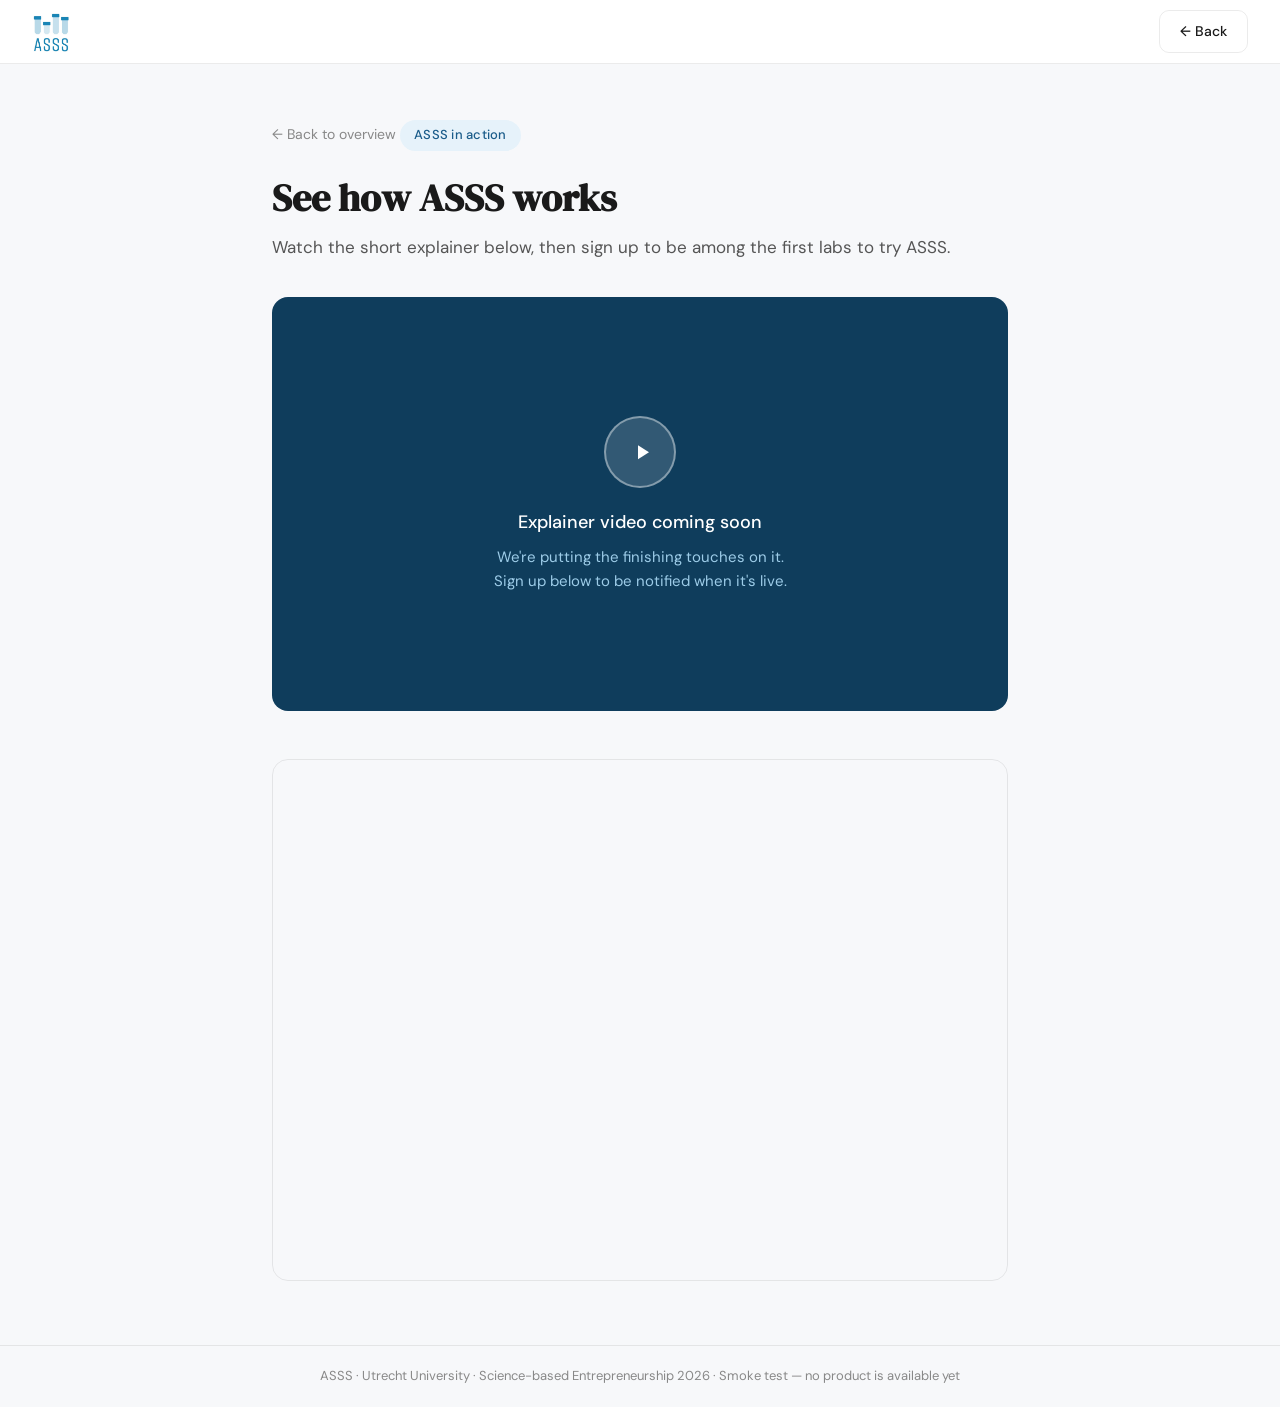
==== video.html @ 3260ebd0 "Initial commit: ASSS smoke test landing page" ====
<!DOCTYPE html>
<html lang="en">
<head>
  <meta charset="UTF-8">
  <meta name="viewport" content="width=device-width, initial-scale=1.0">
  <title>ASSS — See how it works</title>
  <meta name="description" content="Watch how ASSS automates lab sample storage and sign up for early access.">
  <link rel="stylesheet" href="style.css">
  <style>
    /* ── Video page specific ── */

    .video-page-main {
      max-width: 800px;
      margin: 0 auto;
      padding: 3.5rem 2rem 4rem;
    }

    .video-eyebrow {
      display: inline-block;
      background: var(--blue-light);
      color: var(--blue-dark);
      font-size: 13px;
      font-weight: 500;
      padding: 5px 14px;
      border-radius: 100px;
      margin-bottom: 1.25rem;
      letter-spacing: 0.02em;
    }

    .video-page-main h1 {
      font-family: 'DM Serif Display', serif;
      font-size: 38px;
      line-height: 1.15;
      margin-bottom: 0.75rem;
    }

    .video-page-main .lead {
      font-size: 17px;
      color: var(--text-secondary);
      margin-bottom: 2.25rem;
      line-height: 1.65;
    }

    /* ── Video placeholder ── */

    .video-wrapper {
      width: 100%;
      aspect-ratio: 16 / 9;
      background: var(--blue-darkest);
      border-radius: 16px;
      overflow: hidden;
      margin-bottom: 3rem;
      display: flex;
      flex-direction: column;
      align-items: center;
      justify-content: center;
      gap: 1rem;
      color: #fff;
      position: relative;
    }

    .video-wrapper video {
      width: 100%;
      height: 100%;
      object-fit: cover;
      display: block;
    }

    .video-placeholder-content {
      text-align: center;
      padding: 2rem;
    }

    .video-play-icon {
      width: 72px;
      height: 72px;
      background: rgba(255,255,255,0.15);
      border: 2px solid rgba(255,255,255,0.4);
      border-radius: 50%;
      display: flex;
      align-items: center;
      justify-content: center;
      margin: 0 auto 1.25rem;
    }

    .video-play-icon svg {
      margin-left: 4px;
    }

    .video-placeholder-content p {
      font-size: 15px;
      color: var(--blue-mid);
      margin-top: 0.5rem;
    }

    .video-placeholder-content strong {
      display: block;
      font-size: 18px;
      font-weight: 500;
      color: #fff;
    }

    /* ── Sign-up section ── */

    .signup-section {
      background: var(--surface);
      border: 1px solid var(--border);
      border-radius: 16px;
      padding: 2.5rem 2rem;
    }

    .signup-section h2 {
      font-family: 'DM Serif Display', serif;
      font-size: 26px;
      margin-bottom: 0.5rem;
    }

    .signup-section p {
      font-size: 15px;
      color: var(--text-secondary);
      margin-bottom: 1.5rem;
      line-height: 1.6;
    }

    .google-form-wrapper {
      width: 100%;
      border-radius: 16px;
      overflow: hidden;
      border: 1px solid var(--border);
    }

    .google-form-wrapper iframe {
      width: 100%;
      border: none;
      display: block;
    }

    .back-link {
      display: inline-flex;
      align-items: center;
      gap: 6px;
      font-size: 14px;
      color: var(--text-muted);
      margin-bottom: 2rem;
      transition: color 0.15s;
    }

    .back-link:hover { color: var(--blue-primary); }

    @media (max-width: 600px) {
      .video-page-main { padding: 2rem 1.25rem 3rem; }
      .video-page-main h1 { font-size: 28px; }
    }
  </style>
</head>
<body>

<!-- ── Navbar ── -->
<nav class="navbar">
  <a class="navbar-logo" href="index.html">
    <img src="assets/logo.png" alt="ASSS logo" height="40">
  </a>
  <a href="index.html" class="btn-secondary" style="font-size:14px; padding:9px 20px;">← Back</a>
</nav>

<!-- ── Main content ── -->
<main class="video-page-main">

  <a href="index.html" class="back-link">← Back to overview</a>

  <span class="video-eyebrow">ASSS in action</span>
  <h1>See how ASSS works</h1>
  <p class="lead">Watch the short explainer below, then sign up to be among the first labs to try ASSS.</p>

  <!-- Video — replace the placeholder once your video is ready -->
  <div class="video-wrapper" id="video-wrapper">
    <!-- To add your video: replace this block with:
         <video controls poster="assets/video-poster.jpg">
           <source src="assets/asss-explainer.mp4" type="video/mp4">
         </video>
         Or embed a YouTube/Vimeo iframe here.
    -->
    <div class="video-placeholder-content">
      <div class="video-play-icon">
        <svg width="24" height="24" viewBox="0 0 24 24" fill="white" xmlns="http://www.w3.org/2000/svg">
          <path d="M8 5.14v14l11-7-11-7z"/>
        </svg>
      </div>
      <strong>Explainer video coming soon</strong>
      <p>We're putting the finishing touches on it.<br>Sign up below to be notified when it's live.</p>
    </div>
  </div>

  <!-- Sign-up via Google Form -->
  <div class="google-form-wrapper">
    <iframe
      src="https://docs.google.com/forms/d/e/1FAIpQLSdL0RGFy1vEIKJ3fEwDS8Gqxm_7rhKCvtdSCdXyS8RfVYuL7Q/viewform?embedded=true"
      height="520"
      loading="lazy"
      title="ASSS interest list sign-up"
    >Loading form…</iframe>
  </div>

</main>

<!-- ── Footer bar ── -->
<footer class="footer-bar">
  ASSS · Utrecht University · Science-based Entrepreneurship 2026 · Smoke test — no product is available yet
</footer>

<script src="script.js"></script>
</body>
</html>
---- style.css ----
@import url('https://fonts.googleapis.com/css2?family=DM+Serif+Display:ital@0;1&family=DM+Sans:opsz,wght@9..40,300;9..40,400;9..40,500&display=swap');

:root {
  --blue-primary: #2B7DB8;
  --blue-dark: #1A5C8A;
  --blue-darkest: #0F3D5C;
  --blue-light: #E6F2FA;
  --blue-mid: #9DCCE8;
  --text-primary: #1a1a1a;
  --text-secondary: #555;
  --text-muted: #888;
  --bg: #f7f8fa;
  --surface: #fff;
  --border: rgba(0,0,0,0.08);
}

*, *::before, *::after { box-sizing: border-box; margin: 0; padding: 0; }

html { scroll-behavior: smooth; }

body {
  font-family: 'DM Sans', sans-serif;
  background: var(--bg);
  color: var(--text-primary);
  line-height: 1.6;
  font-size: 16px;
}

h1, h2, .quote-text { font-family: 'DM Serif Display', serif; }

a { color: inherit; text-decoration: none; }

img { display: block; max-width: 100%; }

/* ── Buttons ── */

.btn-primary {
  background: var(--blue-primary);
  color: #fff;
  padding: 12px 28px;
  border-radius: 10px;
  font-size: 15px;
  font-weight: 500;
  border: none;
  cursor: pointer;
  transition: background 0.15s, transform 0.1s;
  display: inline-flex;
  align-items: center;
  gap: 6px;
}
.btn-primary:hover  { background: var(--blue-dark); }
.btn-primary:active { transform: scale(0.98); }

.btn-secondary {
  background: transparent;
  color: var(--text-primary);
  padding: 12px 28px;
  border-radius: 10px;
  font-size: 15px;
  font-weight: 500;
  border: 1px solid var(--border);
  cursor: pointer;
  transition: background 0.15s;
  display: inline-flex;
  align-items: center;
}
.btn-secondary:hover { background: var(--blue-light); }

/* ── Navbar ── */

.navbar {
  position: sticky;
  top: 0;
  z-index: 100;
  background: var(--surface);
  border-bottom: 1px solid var(--border);
  padding: 0 2rem;
  height: 64px;
  display: flex;
  align-items: center;
  justify-content: space-between;
}

.navbar-logo img { height: 40px; width: auto; }

/* ── Hero ── */

.hero {
  background: var(--surface);
  padding: 5rem 2rem 4rem;
  text-align: center;
  max-width: 820px;
  margin: 0 auto;
}

.hero-eyebrow {
  display: inline-block;
  background: var(--blue-light);
  color: var(--blue-dark);
  font-size: 13px;
  font-weight: 500;
  padding: 5px 14px;
  border-radius: 100px;
  margin-bottom: 1.5rem;
  letter-spacing: 0.02em;
}

.hero h1 {
  font-size: 52px;
  line-height: 1.1;
  margin-bottom: 1.25rem;
  color: var(--text-primary);
}

.hero-sub {
  font-size: 18px;
  color: var(--text-secondary);
  max-width: 640px;
  margin: 0 auto 2rem;
  line-height: 1.65;
}

.hero-sketch {
  display: flex;
  justify-content: center;
  margin-bottom: 1.75rem;
  opacity: 0.75;
}

.cta-row {
  display: flex;
  gap: 12px;
  justify-content: center;
  flex-wrap: wrap;
  margin-bottom: 1.5rem;
}

.hero-counter {
  font-size: 13px;
  color: var(--text-muted);
  margin-top: 0.75rem;
}

#confirmed-msg {
  display: none;
  margin-top: 0.5rem;
  font-size: 13px;
  color: var(--blue-primary);
  font-weight: 500;
}

/* ── Quote banner ── */

.quote-banner {
  background: var(--blue-darkest);
  color: #fff;
  padding: 4rem 2rem;
  text-align: center;
  position: relative;
  overflow: hidden;
}

.quote-inner {
  max-width: 680px;
  margin: 0 auto;
  position: relative;
  z-index: 1;
}

.quote-text {
  font-size: 28px;
  font-style: italic;
  line-height: 1.4;
  margin-bottom: 1rem;
  color: #fff;
}

.quote-attr {
  font-size: 14px;
  color: var(--blue-mid);
  letter-spacing: 0.02em;
}

.quote-coat {
  position: absolute;
  right: 6%;
  top: 50%;
  transform: translateY(-50%);
  opacity: 0.15;
}

/* ── Sections shared ── */

section { padding: 4.5rem 2rem; }

.section-inner {
  max-width: 960px;
  margin: 0 auto;
}

.section-label {
  font-size: 12px;
  font-weight: 500;
  letter-spacing: 0.1em;
  text-transform: uppercase;
  color: var(--blue-primary);
  margin-bottom: 0.6rem;
}

section h2 {
  font-size: 38px;
  margin-bottom: 1.25rem;
  line-height: 1.15;
}

.section-body {
  font-size: 17px;
  color: var(--text-secondary);
  max-width: 640px;
  line-height: 1.7;
  margin-bottom: 2.5rem;
}

/* ── Problem cards ── */

.problem-section { background: var(--bg); }

.problem-cards {
  display: grid;
  grid-template-columns: repeat(3, 1fr);
  gap: 20px;
}

.problem-card {
  background: var(--surface);
  border: 1px solid var(--border);
  border-radius: 14px;
  padding: 1.75rem 1.5rem;
}

.problem-card .card-sketch {
  margin-bottom: 1rem;
}

.problem-card h3 {
  font-size: 17px;
  font-weight: 500;
  margin-bottom: 0.5rem;
  color: var(--text-primary);
}

.problem-card p {
  font-size: 15px;
  color: var(--text-secondary);
  line-height: 1.6;
}

/* ── How it works ── */

.solution-section { background: var(--surface); }

.value-prop {
  border-left: 3px solid var(--blue-primary);
  padding: 1rem 1.25rem;
  background: var(--blue-light);
  border-radius: 0 10px 10px 0;
  font-size: 16px;
  color: var(--blue-darkest);
  line-height: 1.65;
  margin-bottom: 2.5rem;
  max-width: 640px;
}

.timeline {
  display: flex;
  flex-direction: column;
  gap: 0;
  margin-bottom: 3rem;
  max-width: 640px;
}

.timeline-step {
  display: flex;
  gap: 1.25rem;
  position: relative;
  padding-bottom: 2rem;
}

.timeline-step:last-child { padding-bottom: 0; }

.step-left {
  display: flex;
  flex-direction: column;
  align-items: center;
  flex-shrink: 0;
}

.step-num {
  width: 36px;
  height: 36px;
  border-radius: 50%;
  background: var(--blue-primary);
  color: #fff;
  font-size: 15px;
  font-weight: 500;
  display: flex;
  align-items: center;
  justify-content: center;
  flex-shrink: 0;
  font-family: 'DM Sans', sans-serif;
}

.step-line {
  width: 2px;
  flex: 1;
  background: var(--blue-light);
  margin-top: 4px;
}

.timeline-step:last-child .step-line { display: none; }

.step-content {
  padding-top: 6px;
  flex: 1;
}

.step-content h3 {
  font-size: 17px;
  font-weight: 500;
  margin-bottom: 0.25rem;
}

.step-content p {
  font-size: 15px;
  color: var(--text-secondary);
}

.step-sketch {
  flex-shrink: 0;
  display: flex;
  align-items: flex-start;
  padding-top: 2px;
  opacity: 0.8;
}

/* ── Metric cards ── */

.metrics {
  display: grid;
  grid-template-columns: repeat(3, 1fr);
  gap: 20px;
}

.metric-card {
  background: var(--bg);
  border: 1px solid var(--border);
  border-radius: 14px;
  padding: 1.75rem 1.5rem;
  text-align: center;
}

.metric-value {
  font-family: 'DM Serif Display', serif;
  font-size: 42px;
  color: var(--blue-primary);
  line-height: 1;
  margin-bottom: 0.5rem;
}

.metric-label {
  font-size: 14px;
  color: var(--text-secondary);
  line-height: 1.4;
}

/* ── Footer CTA ── */

.footer-cta {
  background: var(--blue-darkest);
  color: #fff;
  text-align: center;
  padding: 5rem 2rem;
}

.footer-cta h2 {
  font-size: 36px;
  margin-bottom: 1rem;
  color: #fff;
}

.footer-cta p {
  font-size: 17px;
  color: var(--blue-mid);
  margin-bottom: 2rem;
  max-width: 480px;
  margin-left: auto;
  margin-right: auto;
  line-height: 1.6;
}

.btn-white {
  background: #fff;
  color: var(--blue-darkest);
  padding: 14px 32px;
  border-radius: 10px;
  font-size: 16px;
  font-weight: 500;
  border: none;
  cursor: pointer;
  transition: opacity 0.15s, transform 0.1s;
  display: inline-flex;
  align-items: center;
  gap: 6px;
}
.btn-white:hover  { opacity: 0.92; }
.btn-white:active { transform: scale(0.98); }

/* ── Footer bar ── */

.footer-bar {
  background: var(--bg);
  border-top: 1px solid var(--border);
  padding: 1.25rem 2rem;
  text-align: center;
  font-size: 13px;
  color: var(--text-muted);
}

/* ── Sketch icon ── */

.sketch-icon {
  display: inline-flex;
  align-items: center;
  vertical-align: middle;
}

/* ── Responsive ── */

@media (max-width: 600px) {
  .hero h1        { font-size: 32px; }
  .problem-cards  { grid-template-columns: 1fr; }
  .metrics        { grid-template-columns: 1fr; }
  .cta-row        { flex-direction: column; align-items: stretch; }
  section         { padding: 3rem 1.25rem; }
  .sketch-icon    { display: none; }
  .quote-coat     { display: none; }
  .hero           { padding: 3rem 1.25rem 2.5rem; }
  section h2      { font-size: 28px; }
  .quote-text     { font-size: 22px; }
  .footer-cta h2  { font-size: 26px; }
}
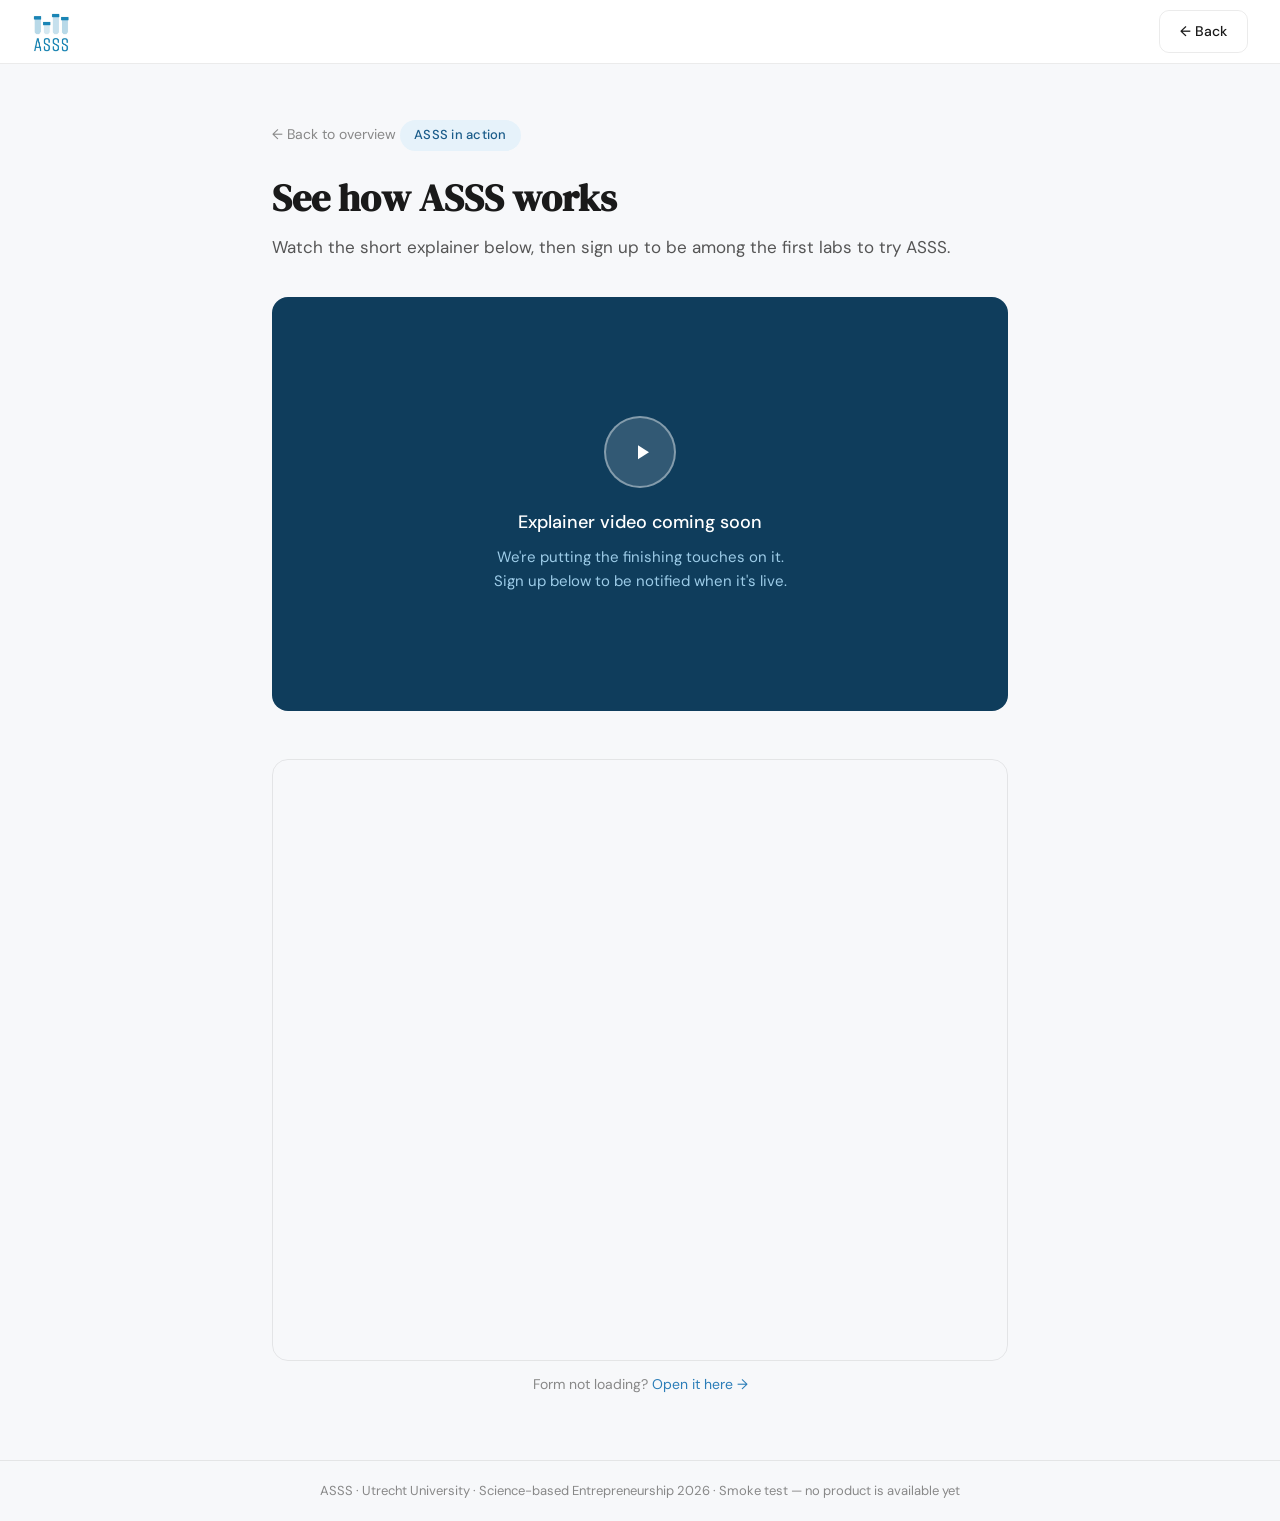
==== commit 77f8fb11: "Fix form embed, add scroll-to-form on sign up, fallback link" ====
--- a/video.html
+++ b/video.html
@@ -192,14 +192,17 @@
   </div>
 
   <!-- Sign-up via Google Form -->
-  <div class="google-form-wrapper">
+  <div id="signup-form" class="google-form-wrapper">
     <iframe
       src="https://docs.google.com/forms/d/e/1FAIpQLSdL0RGFy1vEIKJ3fEwDS8Gqxm_7rhKCvtdSCdXyS8RfVYuL7Q/viewform?embedded=true"
-      height="520"
+      height="600"
       loading="lazy"
       title="ASSS interest list sign-up"
     >Loading form…</iframe>
   </div>
+  <p style="text-align:center; margin-top: 0.75rem; font-size:14px; color: var(--text-muted);">
+    Form not loading? <a href="https://docs.google.com/forms/d/e/1FAIpQLSdL0RGFy1vEIKJ3fEwDS8Gqxm_7rhKCvtdSCdXyS8RfVYuL7Q/viewform" target="_blank" style="color: var(--blue-primary);">Open it here →</a>
+  </p>
 
 </main>
 
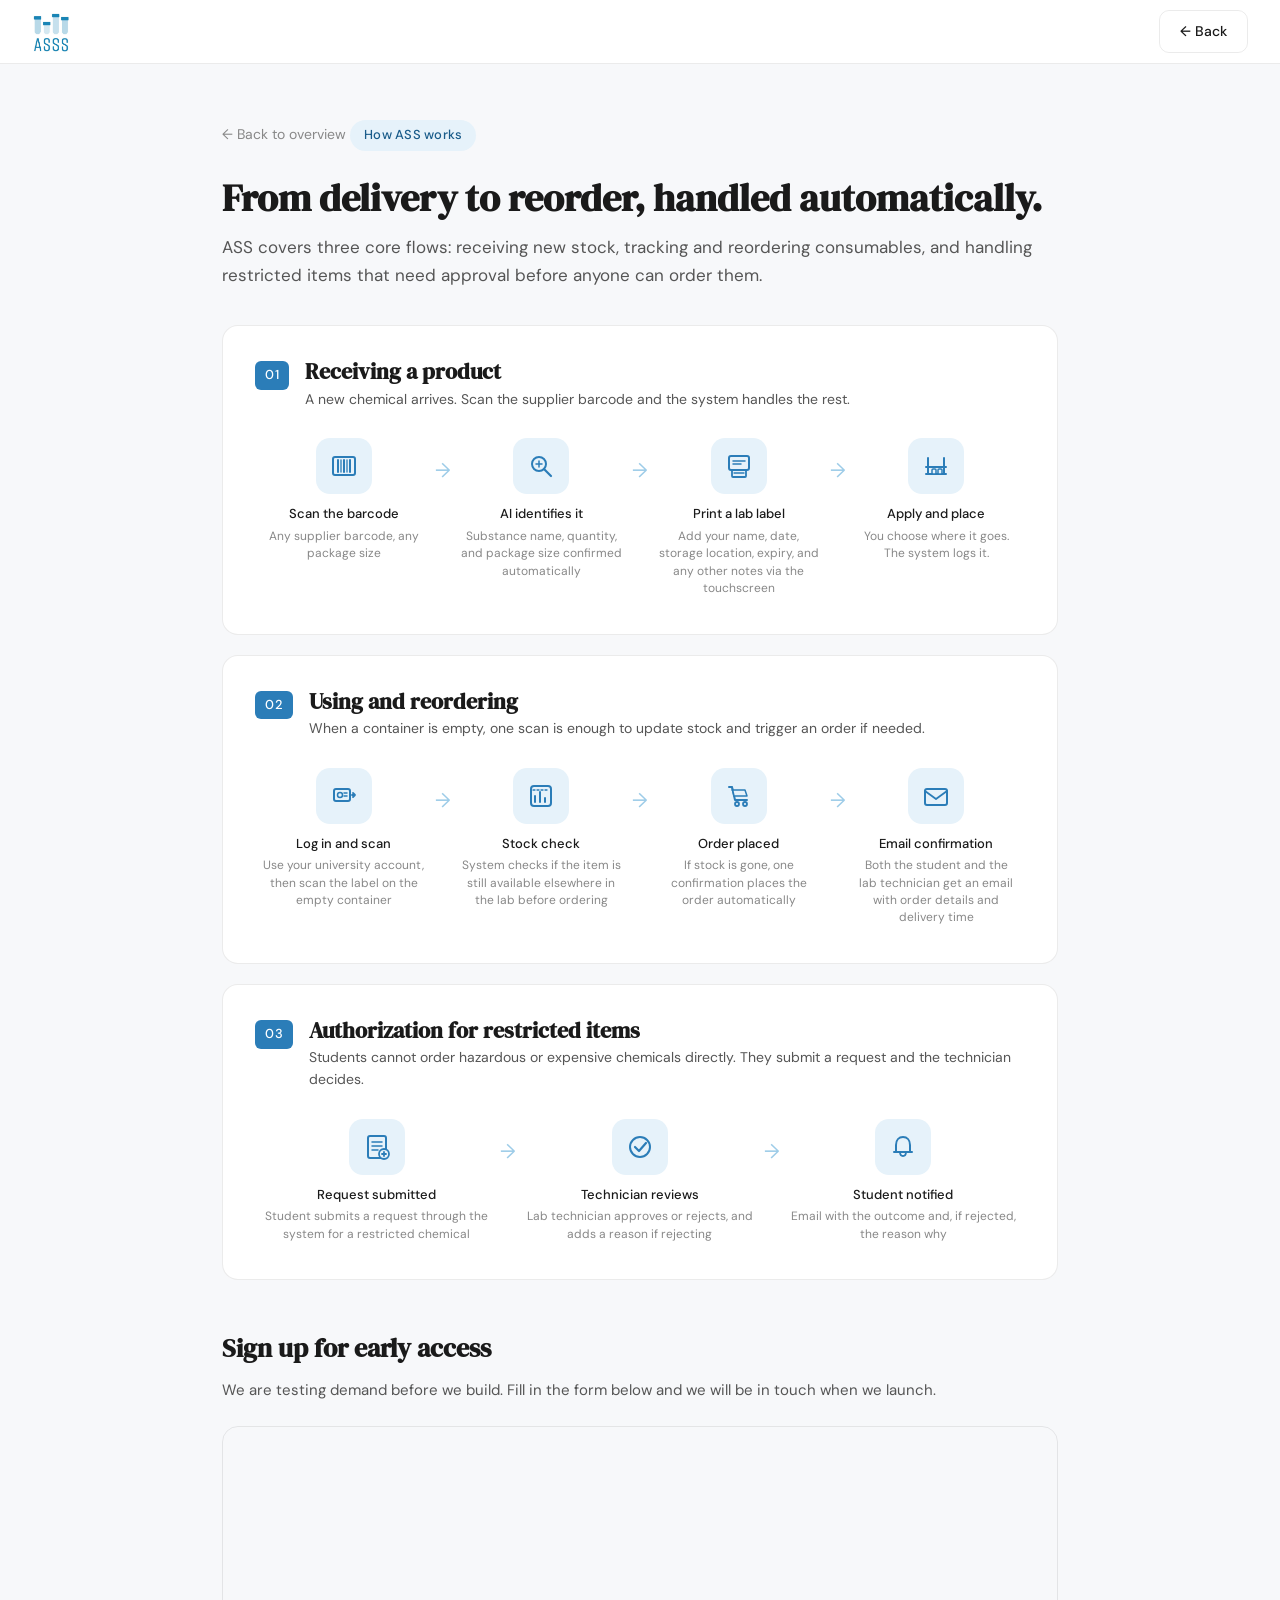
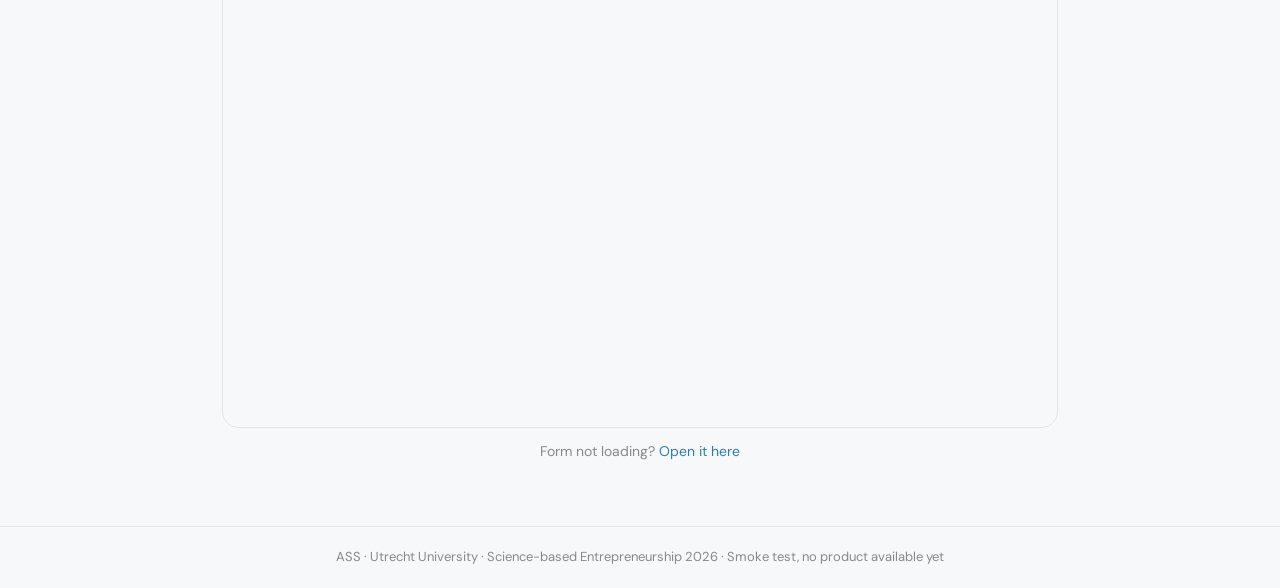
==== commit 8160a385: "Update content to ASS (Automated Stocking System), replace video with visual step plan - Rename prod" ====
--- a/video.html
+++ b/video.html
@@ -3,14 +3,15 @@
 <head>
   <meta charset="UTF-8">
   <meta name="viewport" content="width=device-width, initial-scale=1.0">
-  <title>ASSS — See how it works</title>
-  <meta name="description" content="Watch how ASSS automates lab sample storage and sign up for early access.">
+  <title>ASS — How it works</title>
+  <meta name="description" content="See how ASS handles lab consumable management from receipt to reorder, and sign up for early access.">
   <link rel="stylesheet" href="style.css">
+  <script defer src="/_vercel/insights/script.js"></script>
   <style>
     /* ── Video page specific ── */
 
     .video-page-main {
-      max-width: 800px;
+      max-width: 900px;
       margin: 0 auto;
       padding: 3.5rem 2rem 4rem;
     }
@@ -41,86 +42,108 @@
       line-height: 1.65;
     }
 
-    /* ── Video placeholder ── */
-
-    .video-wrapper {
-      width: 100%;
-      aspect-ratio: 16 / 9;
-      background: var(--blue-darkest);
+    /* ── How it works visual ── */
+
+    .how-it-works-visual {
+      margin-bottom: 3rem;
+    }
+
+    .process-section {
+      background: var(--surface);
+      border: 1px solid var(--border);
       border-radius: 16px;
-      overflow: hidden;
-      margin-bottom: 3rem;
+      padding: 2rem 2rem 2rem;
+      margin-bottom: 1.25rem;
+    }
+
+    .process-header {
+      display: flex;
+      align-items: flex-start;
+      gap: 1rem;
+      margin-bottom: 1.75rem;
+    }
+
+    .process-num {
+      background: var(--blue-primary);
+      color: #fff;
+      font-size: 13px;
+      font-weight: 500;
+      font-family: 'DM Sans', sans-serif;
+      padding: 4px 10px;
+      border-radius: 6px;
+      flex-shrink: 0;
+      margin-top: 3px;
+      letter-spacing: 0.05em;
+    }
+
+    .process-header h3 {
+      font-family: 'DM Serif Display', serif;
+      font-size: 22px;
+      margin-bottom: 0.25rem;
+      line-height: 1.2;
+    }
+
+    .process-header p {
+      font-size: 14px;
+      color: var(--text-secondary);
+      line-height: 1.55;
+    }
+
+    .process-steps {
+      display: flex;
+      align-items: flex-start;
+      gap: 0;
+      overflow-x: auto;
+      padding-bottom: 4px;
+    }
+
+    .process-step {
+      flex: 1;
+      min-width: 120px;
       display: flex;
       flex-direction: column;
       align-items: center;
-      justify-content: center;
-      gap: 1rem;
-      color: #fff;
-      position: relative;
-    }
-
-    .video-wrapper video {
-      width: 100%;
-      height: 100%;
-      object-fit: cover;
-      display: block;
-    }
-
-    .video-placeholder-content {
       text-align: center;
-      padding: 2rem;
-    }
-
-    .video-play-icon {
-      width: 72px;
-      height: 72px;
-      background: rgba(255,255,255,0.15);
-      border: 2px solid rgba(255,255,255,0.4);
-      border-radius: 50%;
+      padding: 0 0.5rem;
+    }
+
+    .ps-icon {
+      width: 56px;
+      height: 56px;
+      background: var(--blue-light);
+      border-radius: 14px;
       display: flex;
       align-items: center;
       justify-content: center;
-      margin: 0 auto 1.25rem;
-    }
-
-    .video-play-icon svg {
-      margin-left: 4px;
-    }
-
-    .video-placeholder-content p {
-      font-size: 15px;
+      margin-bottom: 0.75rem;
+      flex-shrink: 0;
+    }
+
+    .ps-title {
+      font-size: 13px;
+      font-weight: 500;
+      color: var(--text-primary);
+      margin-bottom: 0.3rem;
+      line-height: 1.3;
+    }
+
+    .ps-desc {
+      font-size: 12px;
+      color: var(--text-muted);
+      line-height: 1.45;
+    }
+
+    .ps-arrow {
       color: var(--blue-mid);
-      margin-top: 0.5rem;
-    }
-
-    .video-placeholder-content strong {
-      display: block;
-      font-size: 18px;
-      font-weight: 500;
-      color: #fff;
+      font-size: 20px;
+      padding: 0 2px;
+      margin-top: 16px;
+      flex-shrink: 0;
+      display: flex;
+      align-items: center;
     }
 
     /* ── Sign-up section ── */
-
-    .signup-section {
-      background: var(--surface);
-      border: 1px solid var(--border);
-      border-radius: 16px;
-      padding: 2.5rem 2rem;
-    }
-
-    .signup-section h2 {
-      font-family: 'DM Serif Display', serif;
-      font-size: 26px;
-      margin-bottom: 0.5rem;
-    }
-
-    .signup-section p {
-      font-size: 15px;
-      color: var(--text-secondary);
-      margin-bottom: 1.5rem;
-      line-height: 1.6;
-    }
 
     .google-form-wrapper {
       width: 100%;
@@ -147,9 +170,26 @@
 
     .back-link:hover { color: var(--blue-primary); }
 
+    .signup-heading {
+      font-family: 'DM Serif Display', serif;
+      font-size: 26px;
+      margin-bottom: 0.5rem;
+    }
+
+    .signup-lead {
+      font-size: 15px;
+      color: var(--text-secondary);
+      margin-bottom: 1.5rem;
+      line-height: 1.6;
+    }
+
     @media (max-width: 600px) {
       .video-page-main { padding: 2rem 1.25rem 3rem; }
       .video-page-main h1 { font-size: 28px; }
+      .process-steps { flex-direction: column; align-items: stretch; gap: 1rem; }
+      .ps-arrow { display: none; }
+      .process-step { flex-direction: row; text-align: left; align-items: center; gap: 1rem; min-width: unset; }
+      .ps-icon { margin-bottom: 0; flex-shrink: 0; }
     }
   </style>
 </head>
@@ -168,47 +208,252 @@
 
   <a href="index.html" class="back-link">← Back to overview</a>
 
-  <span class="video-eyebrow">ASSS in action</span>
-  <h1>See how ASSS works</h1>
-  <p class="lead">Watch the short explainer below, then sign up to be among the first labs to try ASSS.</p>
-
-  <!-- Video — replace the placeholder once your video is ready -->
-  <div class="video-wrapper" id="video-wrapper">
-    <!-- To add your video: replace this block with:
-         <video controls poster="assets/video-poster.jpg">
-           <source src="assets/asss-explainer.mp4" type="video/mp4">
-         </video>
-         Or embed a YouTube/Vimeo iframe here.
-    -->
-    <div class="video-placeholder-content">
-      <div class="video-play-icon">
-        <svg width="24" height="24" viewBox="0 0 24 24" fill="white" xmlns="http://www.w3.org/2000/svg">
-          <path d="M8 5.14v14l11-7-11-7z"/>
-        </svg>
-      </div>
-      <strong>Explainer video coming soon</strong>
-      <p>We're putting the finishing touches on it.<br>Sign up below to be notified when it's live.</p>
+  <span class="video-eyebrow">How ASS works</span>
+  <h1>From delivery to reorder, handled automatically.</h1>
+  <p class="lead">ASS covers three core flows: receiving new stock, tracking and reordering consumables, and handling restricted items that need approval before anyone can order them.</p>
+
+  <!-- ── Visual step plan ── -->
+  <div class="how-it-works-visual">
+
+    <!-- Process 1: Receiving -->
+    <div class="process-section">
+      <div class="process-header">
+        <div class="process-num">01</div>
+        <div>
+          <h3>Receiving a product</h3>
+          <p>A new chemical arrives. Scan the supplier barcode and the system handles the rest.</p>
+        </div>
+      </div>
+      <div class="process-steps">
+
+        <div class="process-step">
+          <div class="ps-icon">
+            <!-- Barcode scan icon -->
+            <svg width="28" height="28" viewBox="0 0 28 28" fill="none" aria-hidden="true">
+              <rect x="3" y="5" width="22" height="18" rx="2" stroke="#2B7DB8" stroke-width="2" fill="none"/>
+              <line x1="8" y1="8" x2="8" y2="20" stroke="#2B7DB8" stroke-width="2" stroke-linecap="round"/>
+              <line x1="11" y1="8" x2="11" y2="20" stroke="#2B7DB8" stroke-width="1.3" stroke-linecap="round"/>
+              <line x1="14" y1="8" x2="14" y2="20" stroke="#2B7DB8" stroke-width="2" stroke-linecap="round"/>
+              <line x1="17" y1="8" x2="17" y2="20" stroke="#2B7DB8" stroke-width="1.3" stroke-linecap="round"/>
+              <line x1="20" y1="8" x2="20" y2="20" stroke="#2B7DB8" stroke-width="2" stroke-linecap="round"/>
+            </svg>
+          </div>
+          <div class="ps-title">Scan the barcode</div>
+          <div class="ps-desc">Any supplier barcode, any package size</div>
+        </div>
+
+        <div class="ps-arrow">→</div>
+
+        <div class="process-step">
+          <div class="ps-icon">
+            <!-- AI / magnifier icon -->
+            <svg width="28" height="28" viewBox="0 0 28 28" fill="none" aria-hidden="true">
+              <circle cx="12" cy="12" r="7" stroke="#2B7DB8" stroke-width="2" fill="none"/>
+              <line x1="17" y1="17" x2="24" y2="24" stroke="#2B7DB8" stroke-width="2.2" stroke-linecap="round"/>
+              <line x1="9" y1="12" x2="15" y2="12" stroke="#2B7DB8" stroke-width="1.5" stroke-linecap="round"/>
+              <line x1="12" y1="9" x2="12" y2="15" stroke="#2B7DB8" stroke-width="1.5" stroke-linecap="round"/>
+            </svg>
+          </div>
+          <div class="ps-title">AI identifies it</div>
+          <div class="ps-desc">Substance name, quantity, and package size confirmed automatically</div>
+        </div>
+
+        <div class="ps-arrow">→</div>
+
+        <div class="process-step">
+          <div class="ps-icon">
+            <!-- Label / printer icon -->
+            <svg width="28" height="28" viewBox="0 0 28 28" fill="none" aria-hidden="true">
+              <rect x="4" y="4" width="20" height="14" rx="2" stroke="#2B7DB8" stroke-width="2" fill="none"/>
+              <line x1="8" y1="9" x2="20" y2="9" stroke="#2B7DB8" stroke-width="1.5" stroke-linecap="round"/>
+              <line x1="8" y1="12" x2="16" y2="12" stroke="#2B7DB8" stroke-width="1.5" stroke-linecap="round"/>
+              <rect x="7" y="18" width="14" height="7" rx="1" stroke="#2B7DB8" stroke-width="1.8" fill="none"/>
+              <line x1="9" y1="21" x2="19" y2="21" stroke="#2B7DB8" stroke-width="1.3" stroke-linecap="round"/>
+            </svg>
+          </div>
+          <div class="ps-title">Print a lab label</div>
+          <div class="ps-desc">Add your name, date, storage location, expiry, and any other notes via the touchscreen</div>
+        </div>
+
+        <div class="ps-arrow">→</div>
+
+        <div class="process-step">
+          <div class="ps-icon">
+            <!-- Shelf / place icon -->
+            <svg width="28" height="28" viewBox="0 0 28 28" fill="none" aria-hidden="true">
+              <line x1="4" y1="22" x2="24" y2="22" stroke="#2B7DB8" stroke-width="2" stroke-linecap="round"/>
+              <line x1="4" y1="15" x2="24" y2="15" stroke="#2B7DB8" stroke-width="2" stroke-linecap="round"/>
+              <line x1="6" y1="6" x2="6" y2="22" stroke="#2B7DB8" stroke-width="2" stroke-linecap="round"/>
+              <line x1="22" y1="6" x2="22" y2="22" stroke="#2B7DB8" stroke-width="2" stroke-linecap="round"/>
+              <rect x="10" y="17" width="4" height="5" rx="1" stroke="#2B7DB8" stroke-width="1.5" fill="#E6F2FA"/>
+              <rect x="16" y="17" width="4" height="5" rx="1" stroke="#2B7DB8" stroke-width="1.5" fill="#E6F2FA"/>
+            </svg>
+          </div>
+          <div class="ps-title">Apply and place</div>
+          <div class="ps-desc">You choose where it goes. The system logs it.</div>
+        </div>
+
+      </div>
     </div>
+
+    <!-- Process 2: Using and reordering -->
+    <div class="process-section">
+      <div class="process-header">
+        <div class="process-num">02</div>
+        <div>
+          <h3>Using and reordering</h3>
+          <p>When a container is empty, one scan is enough to update stock and trigger an order if needed.</p>
+        </div>
+      </div>
+      <div class="process-steps">
+
+        <div class="process-step">
+          <div class="ps-icon">
+            <!-- Login / ID icon -->
+            <svg width="28" height="28" viewBox="0 0 28 28" fill="none" aria-hidden="true">
+              <rect x="4" y="7" width="16" height="12" rx="2" stroke="#2B7DB8" stroke-width="2" fill="none"/>
+              <circle cx="10" cy="13" r="2.5" stroke="#2B7DB8" stroke-width="1.5" fill="none"/>
+              <line x1="14" y1="11" x2="17" y2="11" stroke="#2B7DB8" stroke-width="1.5" stroke-linecap="round"/>
+              <line x1="14" y1="14" x2="17" y2="14" stroke="#2B7DB8" stroke-width="1.5" stroke-linecap="round"/>
+              <path d="M22 13 L25 13 M23 11 L25 13 L23 15" stroke="#2B7DB8" stroke-width="1.8" stroke-linecap="round" stroke-linejoin="round" fill="none"/>
+            </svg>
+          </div>
+          <div class="ps-title">Log in and scan</div>
+          <div class="ps-desc">Use your university account, then scan the label on the empty container</div>
+        </div>
+
+        <div class="ps-arrow">→</div>
+
+        <div class="process-step">
+          <div class="ps-icon">
+            <!-- Stock check icon -->
+            <svg width="28" height="28" viewBox="0 0 28 28" fill="none" aria-hidden="true">
+              <rect x="4" y="4" width="20" height="20" rx="3" stroke="#2B7DB8" stroke-width="2" fill="none"/>
+              <line x1="8" y1="20" x2="8" y2="14" stroke="#2B7DB8" stroke-width="2" stroke-linecap="round"/>
+              <line x1="13" y1="20" x2="13" y2="10" stroke="#2B7DB8" stroke-width="2" stroke-linecap="round"/>
+              <line x1="18" y1="20" x2="18" y2="16" stroke="#2B7DB8" stroke-width="2" stroke-linecap="round"/>
+              <line x1="6" y1="8" x2="22" y2="8" stroke="#2B7DB8" stroke-width="1.3" stroke-linecap="round" stroke-dasharray="2 2"/>
+            </svg>
+          </div>
+          <div class="ps-title">Stock check</div>
+          <div class="ps-desc">System checks if the item is still available elsewhere in the lab before ordering</div>
+        </div>
+
+        <div class="ps-arrow">→</div>
+
+        <div class="process-step">
+          <div class="ps-icon">
+            <!-- Order / cart icon -->
+            <svg width="28" height="28" viewBox="0 0 28 28" fill="none" aria-hidden="true">
+              <path d="M4 5 L7 5 L10 18 L22 18" stroke="#2B7DB8" stroke-width="2" stroke-linecap="round" stroke-linejoin="round" fill="none"/>
+              <path d="M7 5 L9 14 L22 14 L20 8 L7 8" stroke="#2B7DB8" stroke-width="1.5" stroke-linecap="round" stroke-linejoin="round" fill="#E6F2FA"/>
+              <circle cx="12" cy="22" r="2" stroke="#2B7DB8" stroke-width="1.8" fill="none"/>
+              <circle cx="20" cy="22" r="2" stroke="#2B7DB8" stroke-width="1.8" fill="none"/>
+            </svg>
+          </div>
+          <div class="ps-title">Order placed</div>
+          <div class="ps-desc">If stock is gone, one confirmation places the order automatically</div>
+        </div>
+
+        <div class="ps-arrow">→</div>
+
+        <div class="process-step">
+          <div class="ps-icon">
+            <!-- Email icon -->
+            <svg width="28" height="28" viewBox="0 0 28 28" fill="none" aria-hidden="true">
+              <rect x="3" y="7" width="22" height="16" rx="2" stroke="#2B7DB8" stroke-width="2" fill="none"/>
+              <path d="M3 9 L14 17 L25 9" stroke="#2B7DB8" stroke-width="1.8" stroke-linecap="round" stroke-linejoin="round" fill="none"/>
+            </svg>
+          </div>
+          <div class="ps-title">Email confirmation</div>
+          <div class="ps-desc">Both the student and the lab technician get an email with order details and delivery time</div>
+        </div>
+
+      </div>
+    </div>
+
+    <!-- Process 3: Authorization -->
+    <div class="process-section">
+      <div class="process-header">
+        <div class="process-num">03</div>
+        <div>
+          <h3>Authorization for restricted items</h3>
+          <p>Students cannot order hazardous or expensive chemicals directly. They submit a request and the technician decides.</p>
+        </div>
+      </div>
+      <div class="process-steps">
+
+        <div class="process-step">
+          <div class="ps-icon">
+            <!-- Form / request icon -->
+            <svg width="28" height="28" viewBox="0 0 28 28" fill="none" aria-hidden="true">
+              <rect x="5" y="3" width="18" height="22" rx="2" stroke="#2B7DB8" stroke-width="2" fill="none"/>
+              <line x1="9" y1="9" x2="19" y2="9" stroke="#2B7DB8" stroke-width="1.5" stroke-linecap="round"/>
+              <line x1="9" y1="13" x2="19" y2="13" stroke="#2B7DB8" stroke-width="1.5" stroke-linecap="round"/>
+              <line x1="9" y1="17" x2="15" y2="17" stroke="#2B7DB8" stroke-width="1.5" stroke-linecap="round"/>
+              <circle cx="21" cy="21" r="5" stroke="#2B7DB8" stroke-width="1.8" fill="#E6F2FA"/>
+              <line x1="21" y1="19" x2="21" y2="23" stroke="#2B7DB8" stroke-width="1.8" stroke-linecap="round"/>
+              <line x1="19" y1="21" x2="23" y2="21" stroke="#2B7DB8" stroke-width="1.8" stroke-linecap="round"/>
+            </svg>
+          </div>
+          <div class="ps-title">Request submitted</div>
+          <div class="ps-desc">Student submits a request through the system for a restricted chemical</div>
+        </div>
+
+        <div class="ps-arrow">→</div>
+
+        <div class="process-step">
+          <div class="ps-icon">
+            <!-- Review / approve icon -->
+            <svg width="28" height="28" viewBox="0 0 28 28" fill="none" aria-hidden="true">
+              <circle cx="14" cy="14" r="10" stroke="#2B7DB8" stroke-width="2" fill="none"/>
+              <path d="M9 14 L13 18 L20 10" stroke="#2B7DB8" stroke-width="2.2" stroke-linecap="round" stroke-linejoin="round" fill="none"/>
+            </svg>
+          </div>
+          <div class="ps-title">Technician reviews</div>
+          <div class="ps-desc">Lab technician approves or rejects, and adds a reason if rejecting</div>
+        </div>
+
+        <div class="ps-arrow">→</div>
+
+        <div class="process-step">
+          <div class="ps-icon">
+            <!-- Notification / bell icon -->
+            <svg width="28" height="28" viewBox="0 0 28 28" fill="none" aria-hidden="true">
+              <path d="M14 4 C10 4 7 7 7 12 L7 19 L21 19 L21 12 C21 7 18 4 14 4 Z" stroke="#2B7DB8" stroke-width="2" fill="#E6F2FA"/>
+              <line x1="5" y1="19" x2="23" y2="19" stroke="#2B7DB8" stroke-width="2" stroke-linecap="round"/>
+              <path d="M11 19 Q11 23 14 23 Q17 23 17 19" stroke="#2B7DB8" stroke-width="1.8" stroke-linecap="round" fill="none"/>
+            </svg>
+          </div>
+          <div class="ps-title">Student notified</div>
+          <div class="ps-desc">Email with the outcome and, if rejected, the reason why</div>
+        </div>
+
+      </div>
+    </div>
+
   </div>
 
   <!-- Sign-up via Google Form -->
+  <h2 class="signup-heading">Sign up for early access</h2>
+  <p class="signup-lead">We are testing demand before we build. Fill in the form below and we will be in touch when we launch.</p>
   <div id="signup-form" class="google-form-wrapper">
     <iframe
       src="https://docs.google.com/forms/d/e/1FAIpQLSdL0RGFy1vEIKJ3fEwDS8Gqxm_7rhKCvtdSCdXyS8RfVYuL7Q/viewform?embedded=true"
       height="600"
       loading="lazy"
-      title="ASSS interest list sign-up"
-    >Loading form…</iframe>
+      title="ASS interest list sign-up"
+    >Loading form...</iframe>
   </div>
   <p style="text-align:center; margin-top: 0.75rem; font-size:14px; color: var(--text-muted);">
-    Form not loading? <a href="https://docs.google.com/forms/d/e/1FAIpQLSdL0RGFy1vEIKJ3fEwDS8Gqxm_7rhKCvtdSCdXyS8RfVYuL7Q/viewform" target="_blank" style="color: var(--blue-primary);">Open it here →</a>
+    Form not loading? <a href="https://docs.google.com/forms/d/e/1FAIpQLSdL0RGFy1vEIKJ3fEwDS8Gqxm_7rhKCvtdSCdXyS8RfVYuL7Q/viewform" target="_blank" style="color: var(--blue-primary);">Open it here</a>
   </p>
 
 </main>
 
 <!-- ── Footer bar ── -->
 <footer class="footer-bar">
-  ASSS · Utrecht University · Science-based Entrepreneurship 2026 · Smoke test — no product is available yet
+  ASS · Utrecht University · Science-based Entrepreneurship 2026 · Smoke test, no product available yet
 </footer>
 
 <script src="script.js"></script>
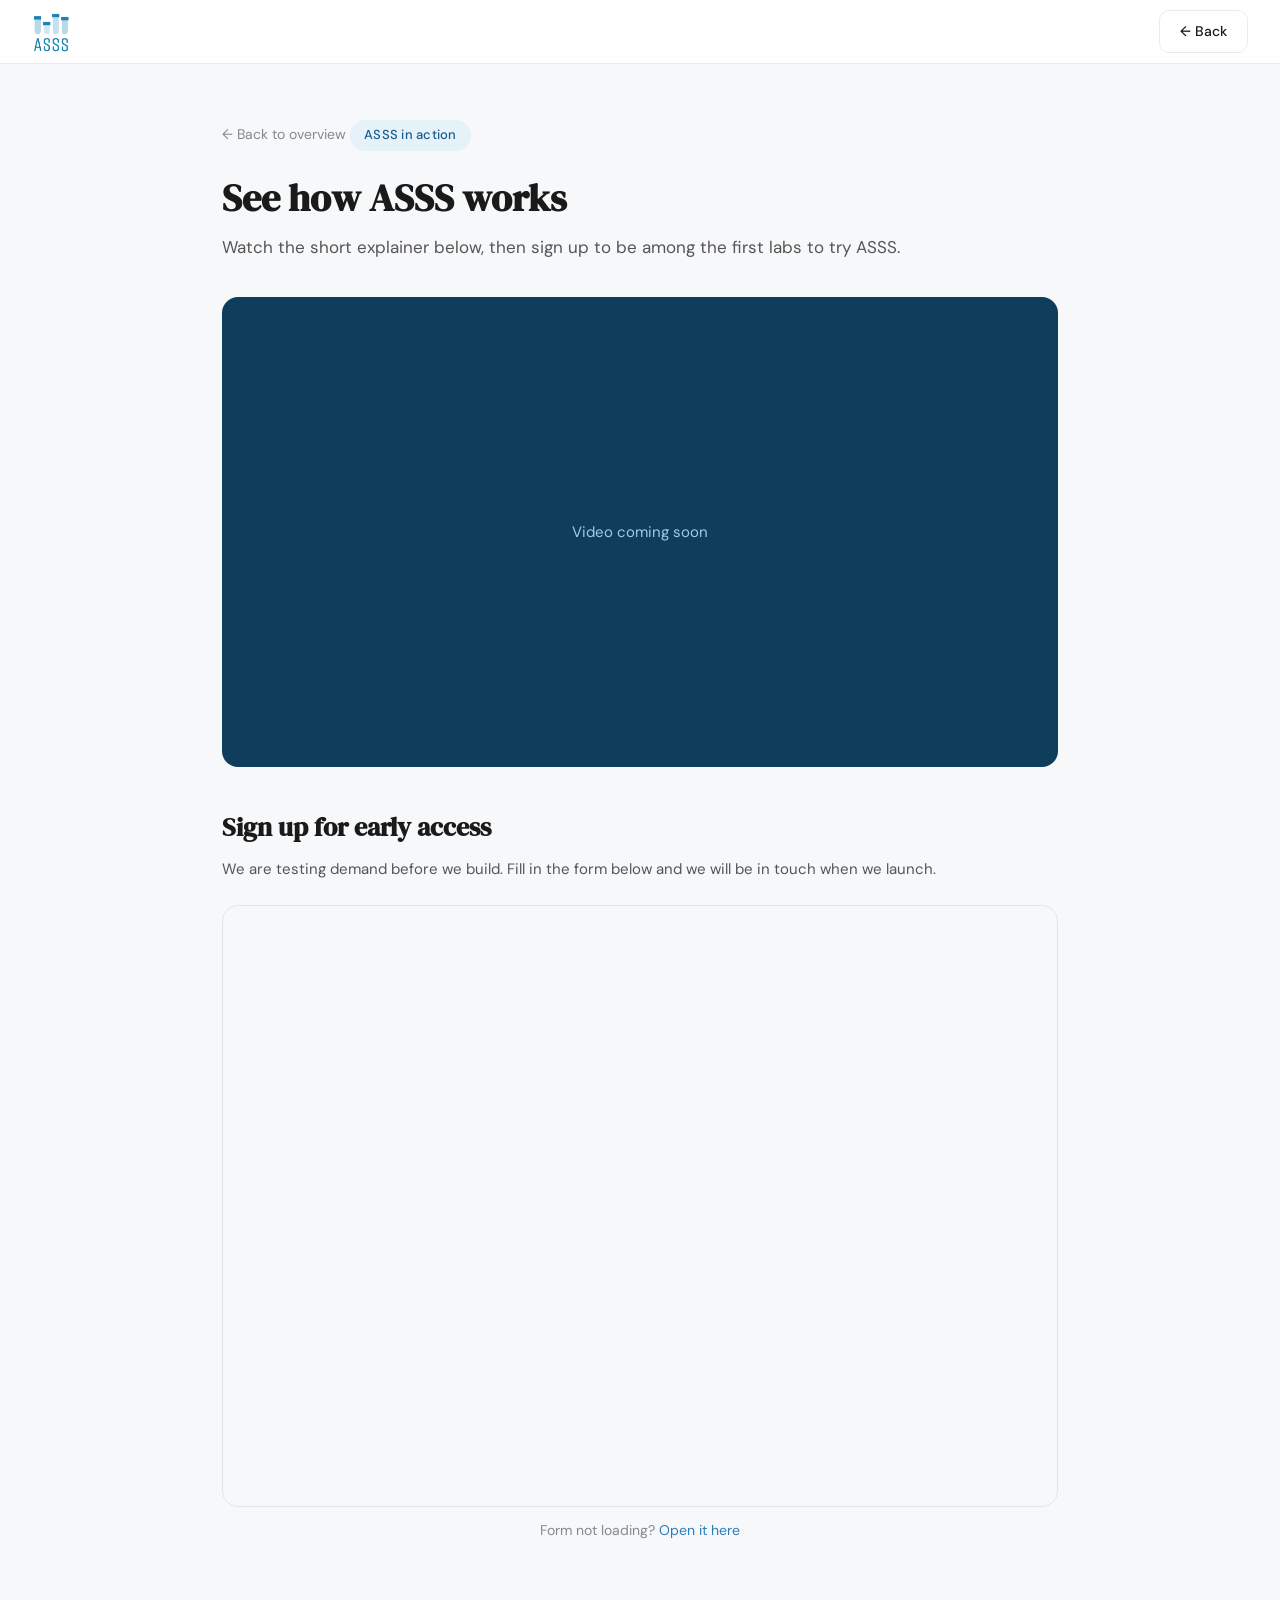
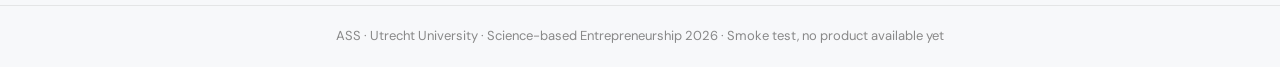
==== commit 43fd3ab3: "Update content to ASS (Automated Stocking System), replace video with visual step plan" ====
--- a/video.html
+++ b/video.html
@@ -208,12 +208,19 @@
 
   <a href="index.html" class="back-link">← Back to overview</a>
 
-  <span class="video-eyebrow">How ASS works</span>
-  <h1>From delivery to reorder, handled automatically.</h1>
-  <p class="lead">ASS covers three core flows: receiving new stock, tracking and reordering consumables, and handling restricted items that need approval before anyone can order them.</p>
-
-  <!-- ── Visual step plan ── -->
-  <div class="how-it-works-visual">
+  <span class="video-eyebrow">ASSS in action</span>
+  <h1>See how ASSS works</h1>
+  <p class="lead">Watch the short explainer below, then sign up to be among the first labs to try ASSS.</p>
+
+  <!-- ── Video ── -->
+  <div class="video-wrapper" style="margin-bottom: 2.5rem;">
+    <!-- REPLACE src with YouTube embed URL once uploaded -->
+    <div style="width:100%;aspect-ratio:16/9;background:var(--blue-darkest);border-radius:16px;display:flex;align-items:center;justify-content:center;color:#fff;font-size:15px;color:var(--blue-mid);">
+      Video coming soon
+    </div>
+  </div>
+
+  <div style="display:none"><!-- Visual step plan hidden --><div class="how-it-works-visual">
 
     <!-- Process 1: Receiving -->
     <div class="process-section">
@@ -432,7 +439,7 @@
       </div>
     </div>
 
-  </div>
+  </div></div>
 
   <!-- Sign-up via Google Form -->
   <h2 class="signup-heading">Sign up for early access</h2>
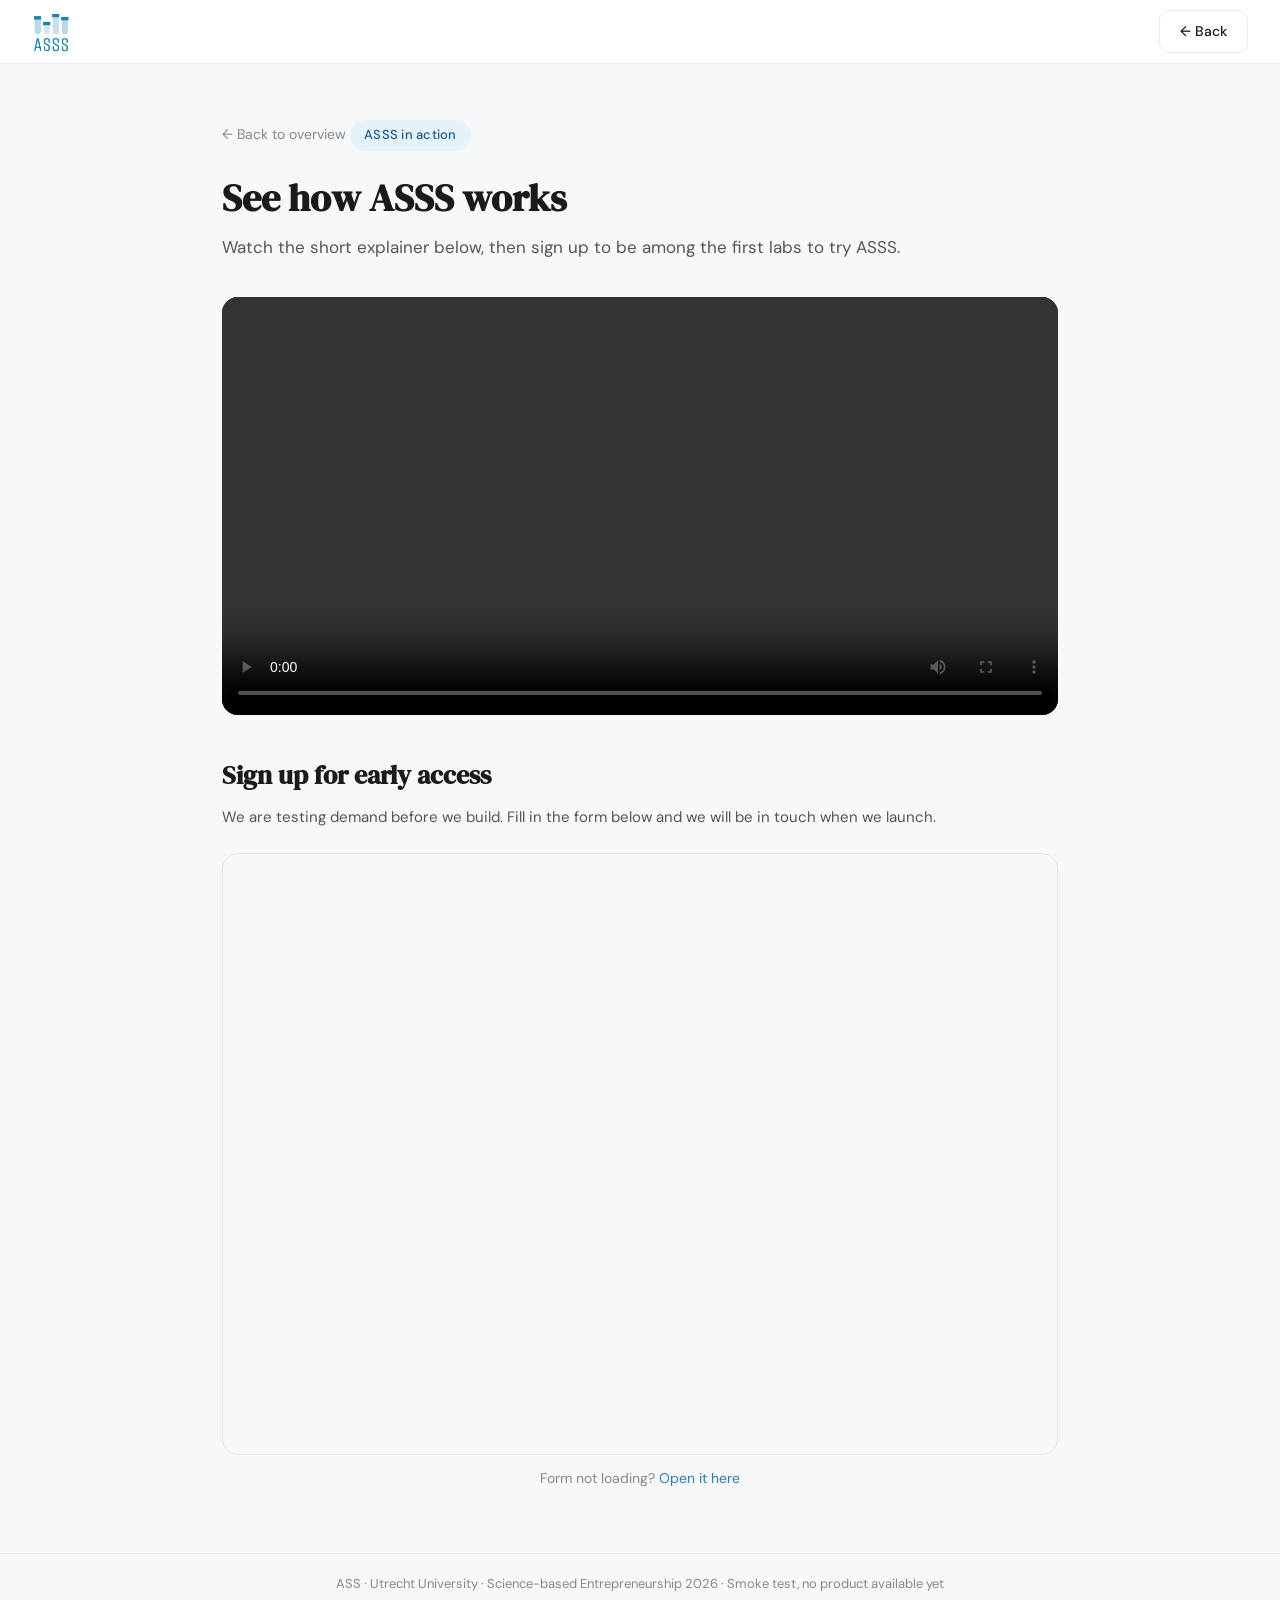
==== commit d614b80b: "Add explainer video" ====
--- a/video.html
+++ b/video.html
@@ -213,11 +213,10 @@
   <p class="lead">Watch the short explainer below, then sign up to be among the first labs to try ASSS.</p>
 
   <!-- ── Video ── -->
-  <div class="video-wrapper" style="margin-bottom: 2.5rem;">
-    <!-- REPLACE src with YouTube embed URL once uploaded -->
-    <div style="width:100%;aspect-ratio:16/9;background:var(--blue-darkest);border-radius:16px;display:flex;align-items:center;justify-content:center;color:#fff;font-size:15px;color:var(--blue-mid);">
-      Video coming soon
-    </div>
+  <div style="margin-bottom: 2.5rem; border-radius: 16px; overflow: hidden; background: #000;">
+    <video controls style="width:100%; display:block;">
+      <source src="assets/asss-explainer.mp4" type="video/mp4">
+    </video>
   </div>
 
   <div style="display:none"><!-- Visual step plan hidden --><div class="how-it-works-visual">
